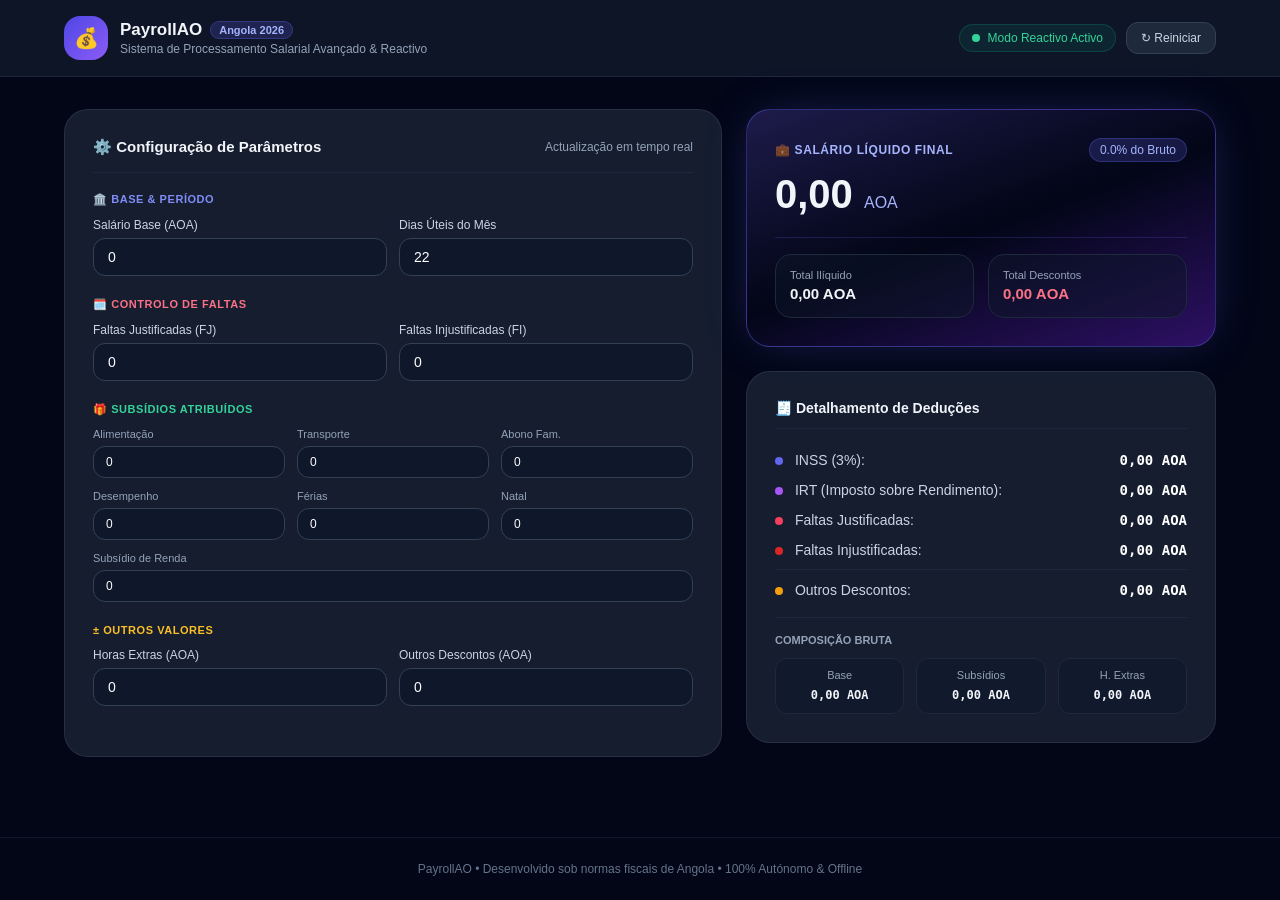
==== index.html @ 3902a97a "init" ====
<!DOCTYPE html>
<html lang="pt">
<head>
<meta charset="UTF-8">
<meta name="viewport" content="width=device-width, initial-scale=1.0">
<title>Calculadora Salarial • Angola Profissional</title>
<link rel="stylesheet" href="style.css">
</head>
<body>

<header class="header">
    <div class="header-inner">
        <div class="brand">
            <div class="brand-icon">💰</div>
            <div>
                <h1>PayrollAO <span class="badge">Angola 2026</span></h1>
                <p class="subtitle">Sistema de Processamento Salarial Avançado & Reactivo</p>
            </div>
        </div>
        <div class="header-actions">
            <span class="live-badge"><span class="dot"></span> Modo Reactivo Activo</span>
            <button onclick="resetarDados()" class="btn-reset">↻ Reiniciar</button>
        </div>
    </div>
</header>

<main class="main">
    <section class="panel">
        <div class="card">
            <div class="card-header">
                <h2>⚙️ Configuração de Parâmetros</h2>
                <span class="hint">Actualização em tempo real</span>
            </div>

            <div class="group">
                <h3 class="group-title indigo">🏛️ Base & Período</h3>
                <div class="grid grid-2">
                    <div class="field">
                        <label>Salário Base (AOA)</label>
                        <input type="text" inputmode="numeric" id="in_salario_base" class="dado money" value="0">
                    </div>
                    <div class="field">
                        <label>Dias Úteis do Mês</label>
                        <input type="number" id="in_dias_uteis" class="dado" value="22">
                    </div>
                </div>
            </div>

            <div class="group">
                <h3 class="group-title rose">🗓️ Controlo de Faltas</h3>
                <div class="grid grid-2">
                    <div class="field">
                        <label>Faltas Justificadas (FJ)</label>
                        <input type="number" id="in_fj" min="0" class="dado" value="0">
                    </div>
                    <div class="field">
                        <label>Faltas Injustificadas (FI)</label>
                        <input type="number" id="in_fi" min="0" class="dado" value="0">
                    </div>
                </div>
            </div>

            <div class="group">
                <h3 class="group-title emerald">🎁 Subsídios Atribuídos</h3>
                <div class="grid grid-3">
                    <div class="field small"><label>Alimentação</label><input type="text" inputmode="numeric" id="sub_alimentacao" class="dado money" value="0"></div>
                    <div class="field small"><label>Transporte</label><input type="text" inputmode="numeric" id="sub_transporte" class="dado money" value="0"></div>
                    <div class="field small"><label>Abono Fam.</label><input type="text" inputmode="numeric" id="sub_abono" class="dado money" value="0"></div>
                    <div class="field small"><label>Desempenho</label><input type="text" inputmode="numeric" id="sub_desempenho" class="dado money" value="0"></div>
                    <div class="field small"><label>Férias</label><input type="text" inputmode="numeric" id="sub_ferias" class="dado money" value="0"></div>
                    <div class="field small"><label>Natal</label><input type="text" inputmode="numeric" id="sub_natal" class="dado money" value="0"></div>
                    <div class="field small span-3"><label>Subsídio de Renda</label><input type="text" inputmode="numeric" id="sub_renda" class="dado money" value="0"></div>
                </div>
            </div>

            <div class="group">
                <h3 class="group-title amber">± Outros Valores</h3>
                <div class="grid grid-2">
                    <div class="field">
                        <label>Horas Extras (AOA)</label>
                        <input type="text" inputmode="numeric" id="outros_horas_extras" class="dado money" value="0">
                    </div>
                    <div class="field">
                        <label>Outros Descontos (AOA)</label>
                        <input type="text" inputmode="numeric" id="descontos_outros" class="dado money" value="0">
                    </div>
                </div>
            </div>
        </div>
    </section>

    <section class="results">
        <div class="hero">
            <div class="hero-top">
                <span class="hero-label">💼 Salário Líquido Final</span>
                <span class="hero-pct" id="lbl_percentual_liquido">0% do Bruto</span>
            </div>
            <div class="hero-value" id="res_salario_liquido">0,00 <span>AOA</span></div>
            <div class="hero-grid">
                <div class="hero-box">
                    <span class="mini-label">Total Ilíquido</span>
                    <span class="mini-value" id="res_salario_total">0,00 AOA</span>
                </div>
                <div class="hero-box">
                    <span class="mini-label">Total Descontos</span>
                    <span class="mini-value red" id="res_total_descontos">0,00 AOA</span>
                </div>
            </div>
        </div>

        <div class="card">
            <h3 class="card-subtitle">🧾 Detalhamento de Deduções</h3>
            <div class="line"><span><i class="pt indigo"></i> INSS (3%):</span><span class="value" id="res_inss">0,00 AOA</span></div>
            <div class="line"><span><i class="pt purple"></i> IRT (Imposto sobre Rendimento):</span><span class="value" id="res_irt">0,00 AOA</span></div>
            <div class="line"><span><i class="pt rose"></i> Faltas Justificadas:</span><span class="value" id="res_fj">0,00 AOA</span></div>
            <div class="line"><span><i class="pt red"></i> Faltas Injustificadas:</span><span class="value" id="res_fi">0,00 AOA</span></div>
            <div class="line border-top"><span><i class="pt amber"></i> Outros Descontos:</span><span class="value" id="res_outros_descontos">0,00 AOA</span></div>

            <div class="composicao">
                <h4>Composição Bruta</h4>
                <div class="grid grid-3 center">
                    <div class="mini-box"><span class="mini-label">Base</span><span class="mini-value" id="res_base">0 AOA</span></div>
                    <div class="mini-box"><span class="mini-label">Subsídios</span><span class="mini-value" id="res_subsidios">0 AOA</span></div>
                    <div class="mini-box"><span class="mini-label">H. Extras</span><span class="mini-value" id="res_horas_extras">0 AOA</span></div>
                </div>
            </div>
        </div>
    </section>
</main>

<footer class="footer">PayrollAO • Desenvolvido sob normas fiscais de Angola • 100% Autónomo & Offline</footer>

<script src="app.js"></script>
</body>
</html>
---- style.css ----
* { box-sizing: border-box; }
body {
    margin: 0;
    font-family: -apple-system, BlinkMacSystemFont, "Segoe UI", Roboto, Arial, sans-serif;
    background: #020617;
    color: #f1f5f9;
    min-height: 100vh;
}

.header { background: rgba(15,23,42,0.9); border-bottom: 1px solid #1e293b; position: sticky; top: 0; z-index: 50; }
.header-inner { max-width: 1200px; margin: 0 auto; padding: 16px 24px; display: flex; align-items: center; justify-content: space-between; flex-wrap: wrap; gap: 12px; }
.brand { display: flex; align-items: center; gap: 12px; }
.brand-icon { width: 44px; height: 44px; border-radius: 16px; background: linear-gradient(135deg,#4f46e5,#8b5cf6); display: flex; align-items: center; justify-content: center; font-size: 20px; }
.brand h1 { font-size: 17px; margin: 0; display: flex; align-items: center; gap: 8px; }
.badge { font-size: 11px; background: rgba(99,102,241,0.2); color: #a5b4fc; padding: 2px 8px; border-radius: 999px; border: 1px solid rgba(99,102,241,0.3); }
.subtitle { font-size: 12px; color: #94a3b8; margin: 2px 0 0; }
.header-actions { display: flex; align-items: center; gap: 10px; }
.live-badge { font-size: 12px; color: #34d399; background: rgba(16,185,129,0.1); padding: 6px 12px; border-radius: 999px; border: 1px solid rgba(16,185,129,0.2); display: flex; align-items: center; gap: 8px; }
.dot { width: 8px; height: 8px; border-radius: 999px; background: #34d399; animation: pulse 2s infinite; }
@keyframes pulse { 0%,100%{opacity:1} 50%{opacity:.4} }
.btn-reset { background: #1e293b; color: #cbd5e1; border: 1px solid #334155; padding: 8px 14px; border-radius: 12px; font-size: 12px; cursor: pointer; }
.btn-reset:hover { background: #334155; color: #fff; }

.main { max-width: 1200px; margin: 0 auto; padding: 32px 24px; display: grid; grid-template-columns: 1fr; gap: 24px; }
@media (min-width: 1024px) { .main { grid-template-columns: 7fr 5fr; } }

.card {
    background: rgba(30,41,59,0.7);
    border: 1px solid rgba(255,255,255,0.08);
    border-radius: 24px;
    padding: 28px;
    margin-bottom: 24px;
}
.card-header { display: flex; align-items: center; justify-content: space-between; padding-bottom: 16px; border-bottom: 1px solid #1e293b; margin-bottom: 20px; }
.card-header h2 { font-size: 15px; margin: 0; }
.hint { font-size: 12px; color: #94a3b8; }
.card-subtitle { font-size: 14px; margin: 0 0 16px; padding-bottom: 12px; border-bottom: 1px solid #1e293b; }

.group { margin-bottom: 22px; }
.group-title { font-size: 11px; text-transform: uppercase; letter-spacing: .05em; margin: 0 0 12px; font-weight: 600; }
.group-title.indigo { color: #818cf8; }
.group-title.rose { color: #fb7185; }
.group-title.emerald { color: #34d399; }
.group-title.amber { color: #fbbf24; }

.grid { display: grid; gap: 12px; }
.grid-2 { grid-template-columns: 1fr 1fr; }
.grid-3 { grid-template-columns: repeat(3, 1fr); }
.grid-3.center { text-align: center; }
@media (max-width: 480px) { .grid-2, .grid-3 { grid-template-columns: 1fr 1fr; } }
.span-3 { grid-column: span 3; }

.field label { display: block; font-size: 12px; color: #cbd5e1; margin-bottom: 6px; }
.field.small label { font-size: 11px; color: #94a3b8; }
input {
    width: 100%;
    background: rgba(15,23,42,0.9);
    border: 1px solid #334155;
    border-radius: 12px;
    padding: 10px 14px;
    font-size: 14px;
    color: #fff;
}
.field.small input { font-size: 12px; padding: 8px 12px; }
input:focus { outline: none; border-color: #6366f1; box-shadow: 0 0 0 3px rgba(99,102,241,0.2); }

.hero {
    background: linear-gradient(160deg,#1e1b4b,#020617,#2e1065);
    border: 1px solid rgba(99,102,241,0.4);
    border-radius: 24px;
    padding: 28px;
    box-shadow: 0 0 50px -10px rgba(99,102,241,0.3);
    margin-bottom: 24px;
}
.hero-top { display: flex; align-items: center; justify-content: space-between; margin-bottom: 10px; }
.hero-label { font-size: 12px; text-transform: uppercase; letter-spacing: .05em; color: #a5b4fc; font-weight: 600; }
.hero-pct { font-size: 12px; background: rgba(99,102,241,0.2); color: #a5b4fc; padding: 4px 10px; border-radius: 999px; border: 1px solid rgba(99,102,241,0.3); }
.hero-value { font-size: 40px; font-weight: 800; margin-bottom: 20px; }
.hero-value span { font-size: 16px; font-weight: 400; color: #a5b4fc; }
.hero-grid { display: grid; grid-template-columns: 1fr 1fr; gap: 14px; padding-top: 16px; border-top: 1px solid rgba(99,102,241,0.2); }
.hero-box { background: rgba(15,23,42,0.5); padding: 14px; border-radius: 16px; border: 1px solid #1e293b; }
.mini-label { font-size: 11px; color: #94a3b8; display: block; margin-bottom: 4px; }
.mini-value { font-size: 15px; font-weight: 700; }
.mini-value.red { color: #fb7185; }

.line { display: flex; justify-content: space-between; align-items: center; font-size: 14px; color: #cbd5e1; padding: 7px 0; }
.line.border-top { border-top: 1px solid #1e293b; margin-top: 4px; padding-top: 12px; }
.line .value { font-weight: 600; color: #fff; font-family: monospace; }
.pt { width: 8px; height: 8px; border-radius: 999px; display: inline-block; margin-right: 8px; }
.pt.indigo { background: #6366f1; }
.pt.purple { background: #a855f7; }
.pt.rose { background: #f43f5e; }
.pt.red { background: #dc2626; }
.pt.amber { background: #f59e0b; }

.composicao { padding-top: 16px; border-top: 1px solid #1e293b; margin-top: 12px; }
.composicao h4 { font-size: 11px; text-transform: uppercase; color: #94a3b8; margin: 0 0 12px; }
.mini-box { background: rgba(15,23,42,0.6); padding: 10px; border-radius: 12px; border: 1px solid #1e293b; }
.mini-box .mini-value { font-size: 12px; font-family: monospace; }

.footer { border-top: 1px solid #0f172a; padding: 24px; text-align: center; font-size: 12px; color: #64748b; margin-top: 24px; }
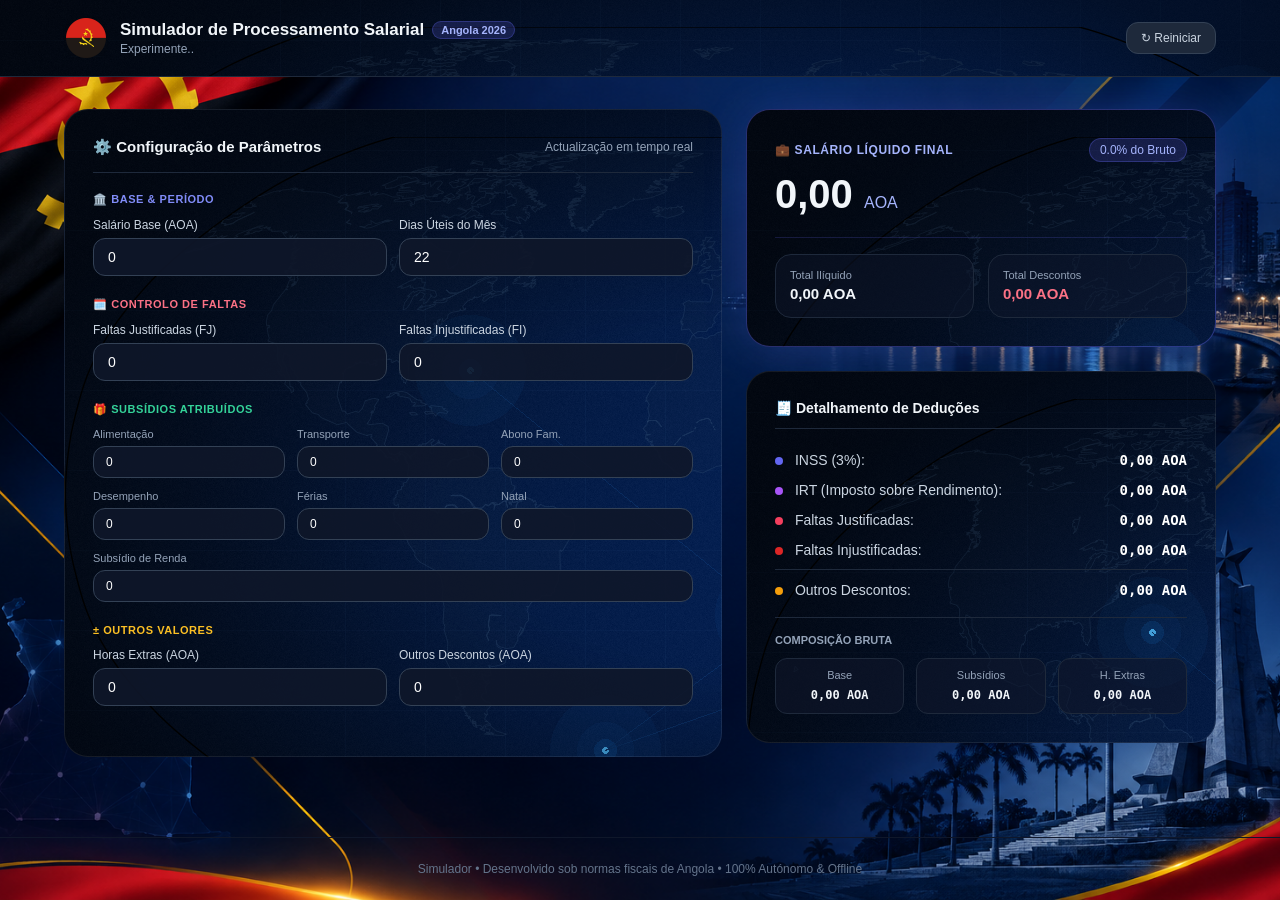
==== commit 2cd8e750: "perf: alguns pontons ajustados" ====
--- a/index.html
+++ b/index.html
@@ -3,7 +3,8 @@
 <head>
 <meta charset="UTF-8">
 <meta name="viewport" content="width=device-width, initial-scale=1.0">
-<title>Calculadora Salarial • Angola Profissional</title>
+<link type="image/png" sizes="96x96" rel="icon" href="ango-icon.png">
+<title>Simulador de Processamento Salarial • Angola</title>
 <link rel="stylesheet" href="style.css">
 </head>
 <body>
@@ -11,14 +12,13 @@
 <header class="header">
     <div class="header-inner">
         <div class="brand">
-            <div class="brand-icon">💰</div>
+            <div class="brand-icon"><img src="ango-icon.png" alt=""></div>
             <div>
-                <h1>PayrollAO <span class="badge">Angola 2026</span></h1>
-                <p class="subtitle">Sistema de Processamento Salarial Avançado & Reactivo</p>
+                <h1>Simulador de Processamento Salarial <span class="badge">Angola 2026</span></h1>
+                <p class="subtitle">Experimente..</p>
             </div>
         </div>
         <div class="header-actions">
-            <span class="live-badge"><span class="dot"></span> Modo Reactivo Activo</span>
             <button onclick="resetarDados()" class="btn-reset">↻ Reiniciar</button>
         </div>
     </div>
@@ -128,7 +128,7 @@
     </section>
 </main>
 
-<footer class="footer">PayrollAO • Desenvolvido sob normas fiscais de Angola • 100% Autónomo & Offline</footer>
+<footer class="footer">Simulador • Desenvolvido sob normas fiscais de Angola • 100% Autónomo & Offline</footer>
 
 <script src="app.js"></script>
 </body>
--- a/style.css
+++ b/style.css
@@ -2,15 +2,15 @@
 body {
     margin: 0;
     font-family: -apple-system, BlinkMacSystemFont, "Segoe UI", Roboto, Arial, sans-serif;
-    background: #020617;
+    background: url("background.png") center top / cover fixed no-repeat;
     color: #f1f5f9;
     min-height: 100vh;
 }
 
-.header { background: rgba(15,23,42,0.9); border-bottom: 1px solid #1e293b; position: sticky; top: 0; z-index: 50; }
+.header { background: url("payroll-bg.png"); border-bottom: 1px solid #1e293b; position: sticky; top: 0; z-index: 50; }
 .header-inner { max-width: 1200px; margin: 0 auto; padding: 16px 24px; display: flex; align-items: center; justify-content: space-between; flex-wrap: wrap; gap: 12px; }
 .brand { display: flex; align-items: center; gap: 12px; }
-.brand-icon { width: 44px; height: 44px; border-radius: 16px; background: linear-gradient(135deg,#4f46e5,#8b5cf6); display: flex; align-items: center; justify-content: center; font-size: 20px; }
+.brand-icon { width: 44px; height: 44px; border-radius: 16px; background: url("payroll-bg.png"); display: flex; align-items: center; justify-content: center; font-size: 20px; }
 .brand h1 { font-size: 17px; margin: 0; display: flex; align-items: center; gap: 8px; }
 .badge { font-size: 11px; background: rgba(99,102,241,0.2); color: #a5b4fc; padding: 2px 8px; border-radius: 999px; border: 1px solid rgba(99,102,241,0.3); }
 .subtitle { font-size: 12px; color: #94a3b8; margin: 2px 0 0; }
@@ -25,7 +25,7 @@
 @media (min-width: 1024px) { .main { grid-template-columns: 7fr 5fr; } }
 
 .card {
-    background: rgba(30,41,59,0.7);
+    background: url("payroll-bg.png");
     border: 1px solid rgba(255,255,255,0.08);
     border-radius: 24px;
     padding: 28px;
@@ -65,7 +65,7 @@
 input:focus { outline: none; border-color: #6366f1; box-shadow: 0 0 0 3px rgba(99,102,241,0.2); }
 
 .hero {
-    background: linear-gradient(160deg,#1e1b4b,#020617,#2e1065);
+    background: url("payroll-bg.png");
     border: 1px solid rgba(99,102,241,0.4);
     border-radius: 24px;
     padding: 28px;
